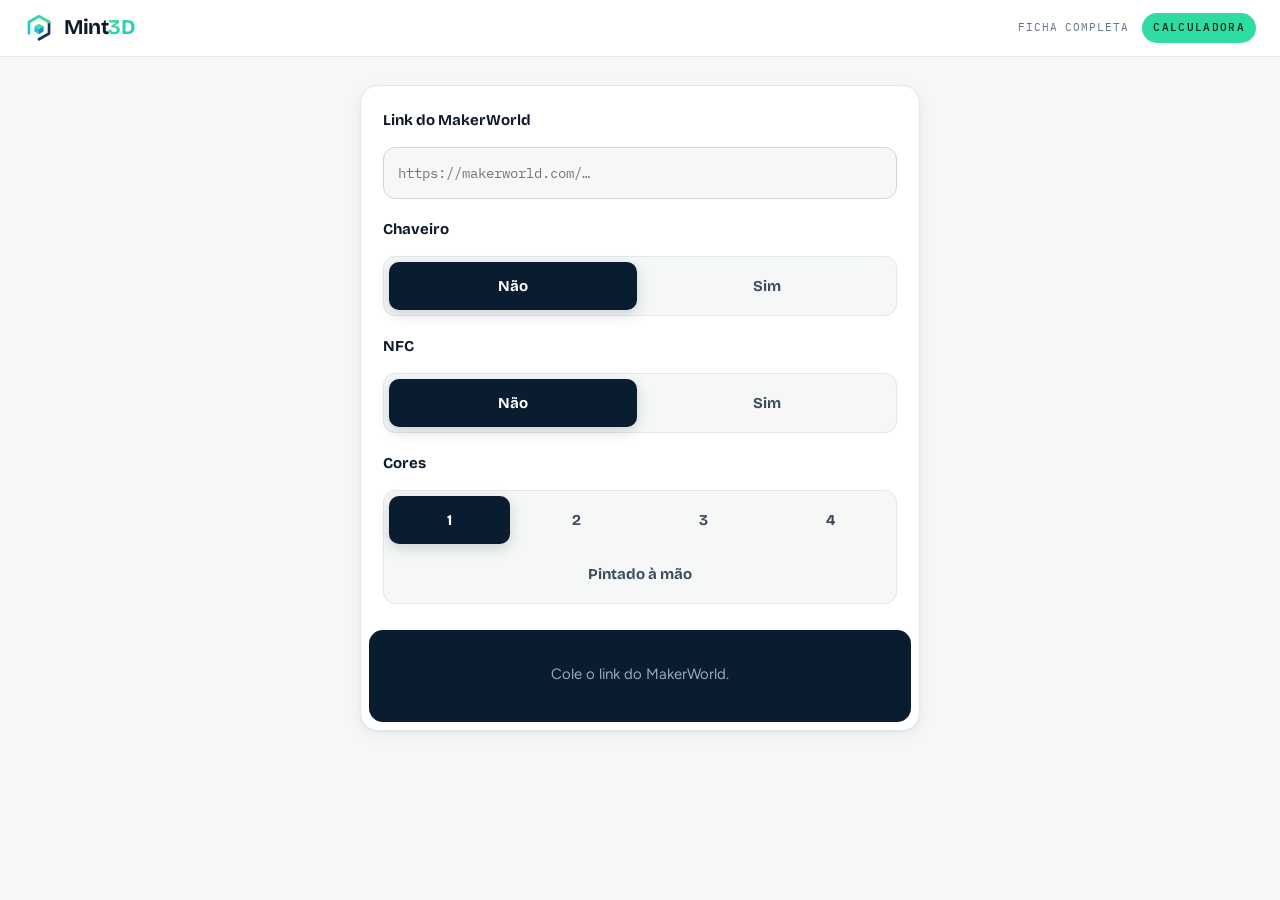
==== calculadora/index.html @ e2561725 "Publica o site da Minted." ====
<!DOCTYPE html>
<html lang="pt-BR">
<head>
<meta charset="UTF-8" />
<meta name="viewport" content="width=device-width, initial-scale=1, viewport-fit=cover" />
<title>Calculadora · Minted</title>
<meta name="robots" content="noindex, nofollow, noarchive, nosnippet" />
<meta name="googlebot" content="noindex, nofollow, noarchive, nosnippet" />
<link rel="icon" type="image/svg+xml" href="../favicon.svg" />
<link rel="preconnect" href="https://fonts.googleapis.com" />
<link rel="preconnect" href="https://fonts.gstatic.com" crossorigin />
<link href="https://fonts.googleapis.com/css2?family=Bricolage+Grotesque:opsz,wght@12..96,600;700;800&family=Figtree:wght@400;500;600&family=IBM+Plex+Mono:wght@500&display=swap" rel="stylesheet" />
<link rel="stylesheet" href="../styles.css" />
<style>
  body { background: var(--paper); min-height: 100vh; }
  .calc-header {
    position: sticky; top: 0; z-index: 20;
    background: rgba(255,255,255,.92);
    backdrop-filter: saturate(150%) blur(12px);
    border-bottom: 1px solid var(--line);
  }
  .calc-header__inner {
    display: flex; align-items: center; justify-content: space-between;
    height: 56px; gap: 16px;
  }
  .calc-header__links { display: flex; align-items: center; gap: 14px; }
  .calc-header__links a {
    font-family: var(--font-mono); font-size: 11px; letter-spacing: .08em;
    text-transform: uppercase; color: var(--ink-3);
  }
  .calc-header__links a:hover { color: var(--navy); }
  .badge {
    font-family: var(--font-mono); font-size: 11px; font-weight: 500;
    letter-spacing: .12em; text-transform: uppercase;
    color: var(--mint-ink); background: var(--mint);
    padding: 6px 11px; border-radius: var(--r-full);
  }
  main { padding: 28px 0 64px; }
  .sheet {
    max-width: 560px; margin-inline: auto;
    background: var(--card); border: 1px solid var(--line);
    border-radius: 18px; box-shadow: var(--shadow-1); overflow: hidden;
  }
  .sheet__body { padding: 22px 22px 8px; display: grid; gap: 18px; }
  .field label {
    display: block; margin-bottom: 8px;
    font-family: var(--font-display); font-weight: 700; font-size: 15px;
  }
  .field input[type="url"], .field input[type="text"] {
    width: 100%; min-height: 52px; padding: 12px 14px;
    border: 1.5px solid var(--line-strong); border-radius: 12px;
    background: var(--paper); color: var(--ink);
    font-family: var(--font-mono); font-size: 14px;
  }
  .field input:focus { outline: 2px solid var(--cyan); outline-offset: 2px; }
  .seg {
    display: grid; gap: 6px;
    background: var(--paper); border: 1px solid var(--line);
    border-radius: 12px; padding: 5px;
  }
  .seg--2 { grid-template-columns: 1fr 1fr; }
  .seg--cores { grid-template-columns: repeat(4, 1fr); }
  .seg--cores button:last-child { grid-column: 1 / -1; }
  .seg button {
    min-height: 48px; border: 0; border-radius: 10px; cursor: pointer;
    background: transparent; color: var(--ink-2);
    font-family: var(--font-display); font-weight: 700; font-size: 15px;
  }
  .seg button[aria-pressed="true"] {
    background: var(--navy-deep); color: #fff;
    box-shadow: 0 4px 14px rgba(13,27,42,.18);
  }
  .out {
    margin: 18px 8px 8px; padding: 22px 18px 26px;
    background: var(--navy-deep); color: #fff; border-radius: 14px;
    text-align: center; min-height: 92px;
    display: flex; align-items: center; justify-content: center;
  }
  .out.is-price {
    font-family: var(--font-display); font-weight: 800;
    font-size: clamp(28px, 6vw, 40px); letter-spacing: -0.03em; line-height: 1.1;
  }
  .out.is-wait {
    font-family: var(--font-body); font-size: 15px; color: var(--on-dark-muted);
  }
  @media (max-width: 640px) {
    .sheet__body { padding: 18px 16px 6px; }
    .seg--cores { grid-template-columns: 1fr 1fr; }
  }
</style>
</head>
<body>
<header class="calc-header">
  <div class="container calc-header__inner">
    <a href="../index.html" class="brand" aria-label="Minted — página inicial">
      <svg class="brand__mark" viewBox="0 0 200 210" aria-hidden="true">
        <defs><linearGradient id="gnav" x1="1" y1="0" x2="0" y2="1"><stop offset="0" stop-color="#3be08f"/><stop offset="1" stop-color="#24c3cf"/></linearGradient></defs>
        <path d="M168 61 L168 139 L100 178" fill="none" stroke="#16345f" stroke-width="18" stroke-linecap="round" stroke-linejoin="round"/>
        <path d="M168 61 L100 22 L32 61 L32 139" fill="none" stroke="url(#gnav)" stroke-width="18" stroke-linecap="round" stroke-linejoin="round"/>
        <path d="M100 72 L131 90 L100 108 L69 90 Z" fill="#3fe0a4"/><path d="M69 90 L100 108 L100 144 L69 126 Z" fill="#24c3cf"/><path d="M100 108 L131 90 L131 126 L100 144 Z" fill="#1e8fbe"/>
      </svg>
      <span class="brand__name">Mint<span class="td">3D</span></span>
    </a>
    <div class="calc-header__links">
      <a href="../admin/">Ficha completa</a>
      <span class="badge">Calculadora</span>
    </div>
  </div>
</header>

<main>
  <div class="container">
    <form class="sheet" id="form" autocomplete="off">
      <div class="sheet__body">
        <div class="field">
          <label for="link">Link do MakerWorld</label>
          <input id="link" type="url" inputmode="url" placeholder="https://makerworld.com/…" spellcheck="false" />
        </div>

        <div class="field">
          <label id="labChaveiro">Chaveiro</label>
          <div class="seg seg--2" role="group" aria-labelledby="labChaveiro">
            <button type="button" data-chaveiro="nao" aria-pressed="true">Não</button>
            <button type="button" data-chaveiro="sim" aria-pressed="false">Sim</button>
          </div>
        </div>

        <div class="field">
          <label id="labNfc">NFC</label>
          <div class="seg seg--2" role="group" aria-labelledby="labNfc">
            <button type="button" data-nfc="nao" aria-pressed="true">Não</button>
            <button type="button" data-nfc="sim" aria-pressed="false">Sim</button>
          </div>
        </div>

        <div class="field">
          <label id="labCores">Cores</label>
          <div class="seg seg--cores" role="group" aria-labelledby="labCores">
            <button type="button" data-cores="1" aria-pressed="true">1</button>
            <button type="button" data-cores="2" aria-pressed="false">2</button>
            <button type="button" data-cores="3" aria-pressed="false">3</button>
            <button type="button" data-cores="4" aria-pressed="false">4</button>
            <button type="button" data-cores="pintado" aria-pressed="false">Pintado à mão</button>
          </div>
        </div>
      </div>
      <p class="out is-wait" id="out" aria-live="polite">Cole o link do MakerWorld.</p>
    </form>
  </div>
</main>

<script src="mw-worker.js"></script>
<script>
(function () {
  const DEPRECIATION_PER_H = 3000 / 5000;
  const ENERGY_PER_H = 1;
  const CALIBRATION_H = 20 / 60;
  const ERROR = 0.15;
  const RING_UNIT = 40 / 100;
  const NFC_UNIT = 25 / 100;
  const FILAMENT_KG_DEFAULT = 100;
  const MARKUP = 2;
  const PAINT = 1.30;

  // Kobra X, Clearance Castle (Tom's Hardware), mesmos ajustes dos dois lados:
  // 776 trocas, 35 s da faca até a purga, 150 g de purga + 42 g de torre,
  // 13 h 10 min no total. O tempo de modelo fica em ~5,62 h.
  // Cada cor além da primeira sai nesse ritmo: ~46 trocas por hora de modelo.
  const SWAP_S = 35;
  const WASTE_G = (150 + 42) / 776;
  const CASTLE_TOTAL_H = 13 + 10 / 60;
  const CASTLE_MODEL_H = CASTLE_TOTAL_H - (776 * SWAP_S / 3600);
  const SWAPS_PER_H_PER_EXTRA = 776 / 3 / CASTLE_MODEL_H;

  const $ = (id) => document.getElementById(id);
  const link = $('link');
  const out = $('out');
  let chaveiro = false;
  let nfc = false;
  let cores = '1';
  let model = null;
  let mwKey = '';
  let timer = null;

  const money = (n) => n.toLocaleString('pt-BR', { style: 'currency', currency: 'BRL' });

  function kgPrice() {
    try {
      const saved = localStorage.getItem('minted.calc.precoKg');
      if (saved) {
        let s = saved.trim().replace(/\s/g, '').replace(/R\$/gi, '');
        if (s.includes(',')) s = s.replace(/\./g, '').replace(',', '.');
        const n = parseFloat(s);
        if (Number.isFinite(n) && n > 0) return n;
      }
    } catch (_) {}
    return FILAMENT_KG_DEFAULT;
  }

  function priceOf(job) {
    const baseH = job.seconds / 3600;
    const painted = cores === 'pintado';
    const nCores = painted ? 1 : Number(cores);
    const swaps = (nCores - 1) * SWAPS_PER_H_PER_EXTRA * baseH;
    const machineH = baseH + (swaps * SWAP_S / 3600) + CALIBRATION_H;
    const grams = job.grams + swaps * WASTE_G;
    const raw = (grams / 1000) * kgPrice() + (DEPRECIATION_PER_H + ENERGY_PER_H) * machineH;
    const cost = raw * (1 + ERROR) + (chaveiro ? RING_UNIT : 0) + (nfc ? NFC_UNIT : 0);
    return cost * MARKUP * (painted ? PAINT : 1);
  }

  function showWait(text) {
    out.className = 'out is-wait';
    out.textContent = text;
  }

  function showPrice(value) {
    out.className = 'out is-price';
    out.textContent = 'PREÇO: ' + money(value);
  }

  function render() {
    if (!model) return;
    if (!(model.seconds > 0) && !(model.grams > 0)) {
      showWait('Esse perfil não traz tempo nem peso.');
      return;
    }
    showPrice(priceOf(model));
  }

  function press(attr, value) {
    document.querySelectorAll('[' + attr + ']').forEach((b) => {
      b.setAttribute('aria-pressed', b.getAttribute(attr) === value ? 'true' : 'false');
    });
  }

  document.querySelectorAll('[data-chaveiro]').forEach((b) => b.addEventListener('click', () => {
    chaveiro = b.dataset.chaveiro === 'sim';
    press('data-chaveiro', b.dataset.chaveiro);
    render();
  }));
  document.querySelectorAll('[data-nfc]').forEach((b) => b.addEventListener('click', () => {
    nfc = b.dataset.nfc === 'sim';
    press('data-nfc', b.dataset.nfc);
    render();
  }));
  document.querySelectorAll('[data-cores]').forEach((b) => b.addEventListener('click', () => {
    cores = b.dataset.cores;
    press('data-cores', b.dataset.cores);
    render();
  }));

  function parseLink(raw) {
    const m = String(raw || '').match(/makerworld\.com\/(?:[a-z]{2}(?:-[a-z]{2})?\/)?models\/(\d+)[^#\s]*(?:#profileId-(\d+))?/i);
    return m ? { id: m[1], profile: m[2] || '' } : null;
  }

  function compact(d) {
    if (!d || !Array.isArray(d.instances) || !d.instances.length) return null;
    return {
      id: d.id,
      defaultInstanceId: d.defaultInstanceId,
      instances: d.instances.map((i) => ({
        id: i.id,
        profileId: i.profileId,
        prediction: Number(i.prediction) || 0,
        weight: Number(i.weight) || 0
      }))
    };
  }

  function tryFetch(url, parse, ms) {
    const ctl = new AbortController();
    const t = setTimeout(() => ctl.abort(), ms);
    return fetch(url, { cache: 'no-store', signal: ctl.signal })
      .then((res) => { if (!res.ok) throw new Error('http ' + res.status); return res.json(); })
      .then((d) => { const c = parse(d); if (!c) throw new Error('sem dados'); return c; })
      .finally(() => clearTimeout(t));
  }

  async function lookup(ref) {
    const worker = (window.MW_WORKER ? String(window.MW_WORKER).replace(/\/+$/, '') : '');
    const api = 'https://makerworld.com/api/v1/design-service/design/' + ref.id;
    const own = (d) => (d && d.ok && d.instances && d.instances.length ? compact(d) : null);
    const wrapped = (d) => compact(d && typeof d.contents === 'string' ? JSON.parse(d.contents) : d);
    const tries = [
      worker ? tryFetch(worker + '/?id=' + encodeURIComponent(ref.id), own, 12000) : Promise.reject(new Error('sem worker')),
      tryFetch('/api/makerworld?id=' + encodeURIComponent(ref.id), own, 12000),
      tryFetch('https://api.allorigins.win/get?url=' + encodeURIComponent(api), wrapped, 15000)
    ];
    return Promise.any(tries);
  }

  function pick(data, profile) {
    const list = data.instances || [];
    return list.find((i) => String(i.id) === profile || String(i.profileId) === profile)
      || list.find((i) => String(i.id) === String(data.defaultInstanceId))
      || list[0]
      || null;
  }

  async function readLink() {
    const ref = parseLink(link.value);
    if (!ref) {
      mwKey = '';
      model = null;
      showWait(link.value.trim() ? 'Cole um link do MakerWorld.' : 'Cole o link do MakerWorld.');
      return;
    }
    const key = ref.id + '#' + ref.profile;
    if (key === mwKey && model) { render(); return; }
    mwKey = key;
    model = null;
    showWait('Lendo o MakerWorld…');
    try {
      const data = await lookup(ref);
      if (mwKey !== key) return;
      const inst = pick(data, ref.profile);
      if (!inst) {
        showWait('Modelo sem perfil de impressão.');
        return;
      }
      model = { seconds: inst.prediction, grams: inst.weight };
      render();
    } catch (_) {
      if (mwKey !== key) return;
      mwKey = '';
      showWait('Não consegui ler esse link.');
    }
  }

  link.addEventListener('input', () => {
    clearTimeout(timer);
    timer = setTimeout(readLink, 400);
  });
  link.addEventListener('paste', () => {
    clearTimeout(timer);
    timer = setTimeout(readLink, 40);
  });
  $('form').addEventListener('submit', (e) => e.preventDefault());
})();
</script>
</body>
</html>
---- styles.css ----
/* ============================================================
   Minted (Mint3D) — Brindes e mascotes corporativos em impressão 3D
   Design system
   ------------------------------------------------------------
   Paleta derivada da logo: mint → ciano → navy sobre papel claro.
   Tipos: Archivo (display) · Inter (texto) · IBM Plex Mono (fichas
   técnicas / labels). O gradiente da marca é reservado à própria
   marca e a poucos destaques.
   ============================================================ */

:root {
  /* Superfícies */
  --paper: #f5f8f7;
  --card: #ffffff;
  --line: #e2e9e6;
  --line-strong: #ccd7d2;

  /* Texto */
  --ink: #0d1b2a;
  --ink-2: #3d4b5c;
  --ink-3: #64748b;
  --on-dark: #eef5f2;
  --on-dark-muted: #93a8b8;

  /* Marca */
  --mint: #2edca2;
  --mint-deep: #0f9c6f;
  --mint-ink: #06251c;      /* texto sobre mint */
  --cyan: #24c3cf;
  --navy: #16345f;
  --navy-deep: #0a1c30;     /* fundo do hero / footer */
  --navy-2: #10294a;
  --grad-brand: linear-gradient(120deg, #3be08f 0%, #24c3cf 100%);

  --whatsapp: #1fb355;

  /* Tipografia */
  --font-display: "Bricolage Grotesque", "Poppins", system-ui, sans-serif;
  --font-body: "Figtree", "Inter", system-ui, -apple-system, "Segoe UI", sans-serif;
  --font-mono: "IBM Plex Mono", ui-monospace, "Cascadia Mono", monospace;
  --studio: #070f16;

  /* Raio / sombra */
  --r-sm: 6px;
  --r-md: 10px;
  --r-lg: 14px;
  --r-full: 999px;
  --shadow-1: 0 1px 2px rgba(13, 27, 42, .05), 0 4px 16px rgba(13, 27, 42, .06);
  --shadow-2: 0 2px 6px rgba(13, 27, 42, .06), 0 12px 32px rgba(13, 27, 42, .10);

  --container: 1320px;
}

/* ------------------------------ Reset ------------------------------ */
*, *::before, *::after { box-sizing: border-box; margin: 0; padding: 0; }
html { scroll-behavior: smooth; scroll-padding-top: 66px; }
body {
  font-family: var(--font-body);
  background: var(--paper);
  color: var(--ink);
  font-size: 16.5px;
  line-height: 1.6;
  -webkit-font-smoothing: antialiased;
  text-rendering: optimizeLegibility;
}
img, svg, video { display: block; max-width: 100%; }
a { color: inherit; text-decoration: none; }
button { font: inherit; }
:focus-visible { outline: 2px solid var(--cyan); outline-offset: 3px; border-radius: 2px; }

/* ------------------------------ Layout ----------------------------- */
.container { width: 100%; max-width: var(--container); margin-inline: auto; padding-inline: 24px; }
.section { padding-block: 88px; }
.section--tight { padding-block: 44px; }
.section--white { background: var(--card); border-block: 1px solid var(--line); }

/* ---------------------------- Tipografia ---------------------------- */
h1, h2, h3, h4 { font-family: var(--font-display); color: var(--ink); font-weight: 700; }
.display {
  font-size: clamp(36px, 5.1vw, 68px);
  line-height: 0.98;
  letter-spacing: -0.038em;
  font-weight: 800;
  font-optical-sizing: auto;
  text-wrap: balance;
}
.h1 { font-size: clamp(30px, 4vw, 44px); line-height: 1.1; letter-spacing: -0.018em; }
.h2 { font-size: clamp(24px, 2.6vw, 30px); line-height: 1.2; letter-spacing: -0.012em; }
.h3 { font-size: 20px; line-height: 1.3; letter-spacing: -0.008em; }
.lead { font-size: clamp(17px, 1.6vw, 19px); line-height: 1.6; color: var(--ink-2); }
.muted { color: var(--ink-3); }

/* Label estilo ficha técnica — o "eyebrow" da casa */
.spec {
  font-family: var(--font-mono);
  font-size: 12.5px;
  font-weight: 500;
  letter-spacing: .14em;
  text-transform: uppercase;
  color: var(--mint-deep);
  display: inline-flex;
  align-items: center;
  gap: 10px;
}
.spec::before { content: ""; width: 22px; height: 1.5px; background: var(--mint); }
.spec--on-dark { color: #56e6b8; }

.mt-8 { margin-top: 8px; } .mt-16 { margin-top: 16px; } .mt-24 { margin-top: 24px; }
.mt-32 { margin-top: 32px; } .mt-48 { margin-top: 48px; } .mt-64 { margin-top: 64px; }

.section-head { max-width: 680px; }
.section-head--center { margin-inline: auto; text-align: center; }
.section-head--center .spec { justify-content: center; }

/* ------------------------------ Botões ------------------------------ */
.btn {
  display: inline-flex; align-items: center; justify-content: center; gap: 9px;
  font-family: var(--font-display);
  font-size: 15.5px; font-weight: 600; line-height: 1;
  padding: 15px 26px; border-radius: var(--r-full);
  border: none; cursor: pointer;
  transition: transform .13s ease, background .16s ease, box-shadow .16s ease, border-color .16s ease;
  white-space: nowrap;
}
.btn:active { transform: scale(.97); }
.btn svg { width: 17px; height: 17px; flex: none; }

.btn--dark { background: var(--ink); color: #fff; }
.btn--dark:hover { background: var(--navy); }
.btn--mint { background: var(--mint); color: var(--mint-ink); }
.btn--mint:hover { background: #3ce9ae; box-shadow: 0 6px 24px rgba(46, 220, 162, .35); }
.btn--line { background: transparent; color: var(--ink); border: 1.5px solid var(--line-strong); }
.btn--line:hover { border-color: var(--ink); }
.btn--line-dark { background: transparent; color: var(--on-dark); border: 1.5px solid rgba(255,255,255,.25); }
.btn--line-dark:hover { border-color: rgba(255,255,255,.6); }
.btn--wa { background: var(--whatsapp); color: #fff; }
.btn--wa:hover { background: #23c460; box-shadow: 0 6px 24px rgba(31, 179, 85, .3); }
.btn--sm { padding: 11px 18px; font-size: 14.5px; }

/* ------------------------------- Marca ------------------------------ */
.brand { display: inline-flex; align-items: center; gap: 10px; }
.brand__mark { width: 30px; height: 31px; flex: none; }
.brand__name {
  font-family: var(--font-display);
  font-weight: 700; font-size: 21px; letter-spacing: -0.02em;
  color: var(--ink);
}
.brand__name .td {
  background: var(--grad-brand);
  -webkit-background-clip: text; background-clip: text;
  -webkit-text-fill-color: transparent; color: transparent;
}
.brand--on-dark .brand__name { color: #fff; }

/* ------------------------------- Header ----------------------------- */
.header {
  position: sticky; top: 0; z-index: 60;
  background: rgba(255, 255, 255, .92);
  backdrop-filter: saturate(150%) blur(12px);
  border-bottom: 1px solid var(--line);
}
/* Pílula de contato WhatsApp no header */
.wa-pill {
  display: inline-flex; align-items: center; gap: 8px;
  background: var(--whatsapp); color: #fff;
  font-family: var(--font-display); font-weight: 600; font-size: 13.5px;
  padding: 8px 15px; border-radius: var(--r-full);
  transition: filter .15s ease;
}
.wa-pill:hover { filter: brightness(.96); }
.wa-pill svg { width: 17px; height: 17px; }
.header.is-scrolled { box-shadow: 0 1px 0 rgba(13,27,42,.03), 0 8px 28px rgba(13,27,42,.06); }

/* Header fantasma sobre o hero escuro (só homepage) */
.header--ghost:not(.is-scrolled):not(.is-open) {
  background: var(--studio);
  border-bottom-color: transparent;
  backdrop-filter: none;
}
.header--ghost:not(.is-scrolled):not(.is-open) .brand__name { color: #fff; }
.header--ghost:not(.is-scrolled):not(.is-open) .nav a { color: rgba(255,255,255,.78); }
.header--ghost:not(.is-scrolled):not(.is-open) .nav a:hover { color: #fff; background: rgba(255,255,255,.08); }
.header--ghost:not(.is-scrolled):not(.is-open) .nav a[aria-current="page"] { color: #fff; }
.header--ghost:not(.is-scrolled):not(.is-open) .btn--dark { background: #fff; color: var(--ink); }
.header--ghost:not(.is-scrolled):not(.is-open) .btn--dark:hover { background: var(--mint); color: var(--mint-ink); }
.header--ghost:not(.is-scrolled):not(.is-open) .menu-btn { border-color: rgba(255,255,255,.28); }
.header--ghost:not(.is-scrolled):not(.is-open) .menu-btn span,
.header--ghost:not(.is-scrolled):not(.is-open) .menu-btn span::before,
.header--ghost:not(.is-scrolled):not(.is-open) .menu-btn span::after { background: #fff; }
.header--ghost:not(.is-scrolled):not(.is-open) .brand__mark path[stroke="#16345f"] { stroke: #8bb0d8; }
.header__inner { display: flex; align-items: center; justify-content: space-between; height: 62px; gap: 24px; }
.nav { display: flex; align-items: center; gap: 2px; }
.nav a {
  font-size: 15px; font-weight: 500; color: var(--ink-2);
  padding: 9px 14px; border-radius: var(--r-md);
}
.nav a:hover { color: var(--ink); background: rgba(13, 27, 42, .05); }
.nav a[aria-current="page"] { color: var(--ink); font-weight: 600; position: relative; }
.nav a[aria-current="page"]::after {
  content: ""; position: absolute; left: 14px; right: 14px; bottom: 3px;
  height: 2px; border-radius: 2px; background: var(--grad-brand);
}
.header__cta { display: flex; align-items: center; gap: 12px; }

.menu-btn {
  display: none; background: none; cursor: pointer;
  border: 1.5px solid var(--line-strong); border-radius: var(--r-md);
  width: 42px; height: 42px; align-items: center; justify-content: center;
}
.menu-btn span { display: block; width: 18px; height: 2px; background: var(--ink); position: relative; transition: background .15s; }
.menu-btn span::before, .menu-btn span::after {
  content: ""; position: absolute; left: 0; width: 18px; height: 2px; background: var(--ink);
  transition: transform .2s ease, top .2s ease;
}
.menu-btn span::before { top: -6px; } .menu-btn span::after { top: 6px; }
.header.is-open .menu-btn span { background: transparent; }
.header.is-open .menu-btn span::before { top: 0; transform: rotate(45deg); }
.header.is-open .menu-btn span::after { top: 0; transform: rotate(-45deg); }

.mobile-nav {
  display: none;
  position: absolute; top: 56px; left: 0; right: 0;
  flex-direction: column; gap: 2px;
  background: var(--card); border-bottom: 1px solid var(--line);
  padding: 14px 24px 22px; box-shadow: var(--shadow-2);
}
.header.is-open .mobile-nav { display: flex; }
.mobile-nav a { padding: 13px 10px; border-radius: var(--r-md); font-size: 16px; font-weight: 500; color: var(--ink-2); }
.mobile-nav a:hover { background: var(--paper); color: var(--ink); }
.mobile-nav a[aria-current="page"] { color: var(--ink); font-weight: 600; }
.mobile-nav .btn { margin-top: 10px; justify-content: center; }

/* -------------------------------- Hero ------------------------------ */
.hero {
  position: relative;
  isolation: isolate;
  background: var(--studio);
  color: #fff;
  min-height: calc(100svh - 62px);
  overflow: hidden;
}
.hero__bg {
  position: absolute; inset: 0; z-index: 0; pointer-events: none;
  background:
    radial-gradient(48% 58% at 78% 42%, rgba(46, 220, 162, .28), transparent 62%),
    radial-gradient(42% 52% at 18% 78%, rgba(36, 195, 207, .18), transparent 60%),
    radial-gradient(28% 36% at 12% 18%, rgba(30, 143, 190, .22), transparent 70%),
    var(--studio);
}
.hero__grain {
  position: absolute; inset: 0;
  opacity: .18; mix-blend-mode: overlay;
  background-image: url("data:image/svg+xml;utf8,<svg xmlns='http://www.w3.org/2000/svg' width='160' height='160'><filter id='n'><feTurbulence type='fractalNoise' baseFrequency='.8' numOctaves='4' stitchTiles='stitch'/><feColorMatrix values='0 0 0 0 1  0 0 0 0 1  0 0 0 0 1  0 0 0 .55 0'/></filter><rect width='100%' height='100%' filter='url(%23n)'/></svg>");
}
.hero__inner {
  position: relative; z-index: 1;
  display: grid; grid-template-columns: 1.02fr 1.08fr;
  gap: 24px 48px; align-items: center;
  min-height: calc(100svh - 62px);
  padding-block: 28px 56px;
}
.hero__copy { position: relative; z-index: 2; max-width: 640px; }
.hero h1 { color: #fff; max-width: 14ch; }
.hero h1 em {
  font-style: normal;
  background: var(--grad-brand);
  -webkit-background-clip: text; background-clip: text;
  -webkit-text-fill-color: transparent; color: transparent;
}
.hero .lead { color: rgba(238, 245, 242, .78); max-width: 46ch; }
.hero__ctas { display: flex; flex-wrap: wrap; gap: 12px; margin-top: 28px; }
.hero__cta-wa { margin-top: 12px; }

.hero__chips {
  margin-top: 28px;
  display: flex; flex-wrap: wrap; gap: 8px;
}
.hero__chip {
  font-family: var(--font-mono); font-size: 11.5px; letter-spacing: .08em; text-transform: uppercase;
  color: rgba(238,245,242,.82);
  border: 1px solid rgba(255,255,255,.14);
  background: rgba(255,255,255,.05);
  padding: 8px 12px; border-radius: var(--r-full);
}

/* Palco WebGL */
.hero__stage {
  position: relative;
  display: grid;
  grid-template-rows: 1fr auto;
  height: min(78vh, 740px);
  min-height: 420px;
}
.hero__stage::before {
  content: "";
  position: absolute; left: 50%; top: 44%;
  width: 260px; height: 260px;
  transform: translate(-50%, -50%);
  background: radial-gradient(circle, rgba(63, 224, 164, .32), transparent 68%);
  filter: blur(18px);
  pointer-events: none;
  animation: stage-pulse 1.6s ease-in-out infinite;
  transition: opacity .4s ease;
}
.hero__stage.is-ready::before,
.hero__stage.is-fallback::before { opacity: 0; animation: none; }
@keyframes stage-pulse {
  0%, 100% { transform: translate(-50%, -50%) scale(1); opacity: .7; }
  50% { transform: translate(-50%, -50%) scale(1.12); opacity: 1; }
}
.hero__stage.is-ready { opacity: 1; transform: none; }
.hero__canvas {
  position: relative;
  z-index: 2;
  width: 100%; height: 100%;
  min-height: 280px;
  display: block;
  cursor: grab; touch-action: none;
  outline: none;
  opacity: 0;
  transition: opacity .7s ease;
  user-select: none;
}
.hero__stage.is-ready .hero__canvas { opacity: 1; }
.hero__canvas.is-dragging { cursor: grabbing; }
.hero__canvas:focus-visible { outline: 2px solid var(--cyan); outline-offset: -8px; border-radius: 16px; }

.hero__stage-ui {
  position: relative; z-index: 3;
  display: flex; flex-direction: column; align-items: center; gap: 10px;
  padding: 0 0 6px;
  pointer-events: none;
}
.hero__switch {
  pointer-events: auto;
  display: inline-flex; gap: 4px; padding: 4px;
  background: rgba(7, 15, 22, .55);
  border: 1px solid rgba(255,255,255,.12);
  backdrop-filter: blur(12px);
  border-radius: var(--r-full);
}
.hero__switch button {
  appearance: none; border: 0; background: transparent;
  color: rgba(255,255,255,.7);
  font-family: var(--font-display); font-weight: 600; font-size: 13.5px;
  padding: 8px 14px; border-radius: var(--r-full); cursor: pointer;
  transition: background .16s ease, color .16s ease;
}
.hero__switch button:hover { color: #fff; }
.hero__switch button[aria-pressed="true"] {
  background: var(--mint); color: var(--mint-ink);
}
.hero__sku {
  font-family: var(--font-mono); font-size: 11.5px; letter-spacing: .12em; text-transform: uppercase;
  color: rgba(238,245,242,.55);
}
.hero__drag {
  display: inline-flex; align-items: center; gap: 8px;
  font-family: var(--font-mono); font-size: 11px; letter-spacing: .14em; text-transform: uppercase;
  color: rgba(238,245,242,.45);
}
.hero__drag i {
  width: 22px; height: 14px; border: 1px solid currentColor; border-radius: 6px; position: relative;
}
.hero__drag i::after {
  content: ""; position: absolute; top: 3px; left: 4px;
  width: 6px; height: 6px; border-radius: 50%; background: currentColor;
  animation: drag-hint 1.6s ease-in-out infinite;
}
@keyframes drag-hint {
  0%, 100% { transform: translateX(0); }
  50% { transform: translateX(7px); }
}

.hero__scroll {
  position: absolute; left: 24px; bottom: 22px; z-index: 3;
  display: flex; flex-direction: column; gap: 8px; align-items: center;
  color: rgba(255,255,255,.4);
  font-family: var(--font-mono); font-size: 10px; letter-spacing: .16em; text-transform: uppercase;
}
.hero__scroll span {
  width: 1px; height: 42px;
  background: linear-gradient(#3fe0a4, transparent);
  animation: scroll-line 2.2s ease-in-out infinite;
}
@keyframes scroll-line {
  0%, 100% { transform: scaleY(1); transform-origin: top; opacity: .7; }
  50% { transform: scaleY(.45); transform-origin: top; opacity: 1; }
}

/* Fallback CSS 3D (sem WebGL) */
.hero__fallback {
  position: absolute; inset: 0;
  display: grid; place-items: center;
  perspective: 900px;
}
.hero__fallback[hidden] { display: none; }
.css-cube {
  width: 160px; height: 160px; position: relative;
  transform-style: preserve-3d;
  animation: cube-spin 14s linear infinite;
}
.css-cube b {
  position: absolute; inset: 0;
  width: 160px; height: 160px;
  backface-visibility: hidden;
}
.css-cube .f-t { background: #3fe0a4; transform: rotateX(90deg) translateZ(80px); }
.css-cube .f-b { background: #16345f; transform: rotateX(-90deg) translateZ(80px); }
.css-cube .f-n { background: #1e8fbe; transform: rotateY(90deg) translateZ(80px); }
.css-cube .f-c { background: #24c3cf; transform: rotateY(-90deg) translateZ(80px); }
.css-cube .f-f { background: #24c3cf; transform: translateZ(80px); }
.css-cube .f-k { background: #1a6f96; transform: rotateY(180deg) translateZ(80px); }
@keyframes cube-spin { to { transform: rotateX(-18deg) rotateY(360deg); } }

/* trilho social — mantido para páginas que ainda o usem */
.social-rail {
  position: absolute; right: 0; top: 44%; transform: translateY(-50%); z-index: 4;
  display: flex; flex-direction: column; gap: 8px;
}
.social-rail a {
  width: 38px; height: 38px; display: grid; place-items: center;
  background: rgba(255, 255, 255, .14); color: #fff;
  border-radius: 10px 0 0 10px;
  transition: background .15s ease;
}
.social-rail a:hover { background: var(--mint); color: var(--mint-ink); }
.social-rail svg { width: 18px; height: 18px; }

/* Marca SVG (header/footer) */
.mark { width: min(232px, 50vw); height: auto; overflow: visible; }
.mark .arm { fill: none; stroke-width: 17; stroke-linecap: round; stroke-linejoin: round; }

/* ------------------------------- Cards ------------------------------ */
.grid { display: grid; gap: 22px; }
.grid--2 { grid-template-columns: repeat(2, 1fr); }
.grid--3 { grid-template-columns: repeat(3, 1fr); }
.grid--4 { grid-template-columns: repeat(4, 1fr); }

.card {
  background: var(--card);
  border: 1px solid var(--line);
  border-radius: var(--r-lg);
  padding: 30px 28px;
}
.card--hover { transition: transform .18s ease, box-shadow .18s ease, border-color .18s ease; }
.card--hover:hover { transform: translateY(-4px); box-shadow: var(--shadow-2); border-color: transparent; }

.card__ico {
  width: 46px; height: 46px; border-radius: var(--r-md);
  background: var(--paper); border: 1px solid var(--line);
  display: grid; place-items: center; margin-bottom: 20px;
  color: var(--navy);
}
.card__ico svg { width: 23px; height: 23px; }

/* Card de produto (linhas) */
.product-card {
  background: var(--card); border: 1px solid var(--line); border-radius: var(--r-lg);
  overflow: hidden; display: flex; flex-direction: column;
  transition: transform .18s ease, box-shadow .18s ease;
}
.product-card:hover { transform: translateY(-4px); box-shadow: var(--shadow-2); }
.product-card__visual {
  height: 210px; display: grid; place-items: center; position: relative;
  background:
    radial-gradient(circle at 70% 20%, rgba(46, 220, 162, .1), transparent 55%),
    var(--navy-deep);
}
.product-card__visual::before {
  content: ""; position: absolute; inset: 0;
  background-image: radial-gradient(rgba(147, 168, 184, .18) 1px, transparent 1px);
  background-size: 22px 22px;
}
.product-card__visual svg { width: 130px; height: 130px; position: relative; }
.product-card__body { padding: 26px 26px 30px; display: flex; flex-direction: column; flex: 1; }
.product-card__body .h3 { margin-top: 10px; }
.product-card__body p { color: var(--ink-3); font-size: 15px; margin-top: 8px; }
.product-card__list { list-style: none; margin-top: 16px; display: grid; gap: 9px; }
.product-card__list li { display: flex; gap: 10px; align-items: flex-start; font-size: 14.5px; color: var(--ink-2); }
.product-card__list svg { width: 17px; height: 17px; flex: none; margin-top: 2px; color: var(--mint-deep); }
.product-card__link {
  margin-top: auto; padding-top: 22px;
  font-family: var(--font-display); font-weight: 600; font-size: 15px; color: var(--navy);
  display: inline-flex; align-items: center; gap: 7px;
}
.product-card__link svg { width: 16px; height: 16px; transition: transform .15s ease; }
.product-card:hover .product-card__link svg { transform: translateX(4px); }

/* Etapas de processo */
.step { position: relative; }
.step__num {
  font-family: var(--font-mono); font-size: 12.5px; font-weight: 600;
  letter-spacing: .12em; color: var(--mint-deep);
}
.step .h3 { margin-top: 12px; }
.step p { color: var(--ink-3); font-size: 15px; margin-top: 8px; }

/* Faixa de materiais (ficha técnica) */
.materials {
  background: var(--navy-deep); color: var(--on-dark);
  border-radius: var(--r-lg); padding: 40px 44px;
  display: grid; grid-template-columns: repeat(4, 1fr); gap: 28px;
  position: relative; overflow: hidden;
}
.materials::before {
  content: ""; position: absolute; inset: 0;
  background-image: radial-gradient(rgba(147,168,184,.14) 1px, transparent 1px);
  background-size: 24px 24px;
}
.materials > div { position: relative; }
.materials .m-name { font-family: var(--font-mono); font-size: 13px; letter-spacing: .1em; color: #56e6b8; text-transform: uppercase; }
.materials .m-desc { font-size: 14px; color: var(--on-dark-muted); margin-top: 8px; line-height: 1.55; }

/* ------------------------------ Página interna ---------------------- */
.page-hero {
  background: var(--card); border-bottom: 1px solid var(--line);
  padding-block: 72px 64px;
}
.page-hero .lead { max-width: 640px; }
.breadcrumb {
  font-family: var(--font-mono); font-size: 12px; letter-spacing: .05em;
  color: var(--ink-3); margin-bottom: 26px;
  display: flex; flex-wrap: wrap; gap: 8px; align-items: center;
}
.breadcrumb a:hover { color: var(--ink); text-decoration: underline; }
.breadcrumb .sep { color: var(--line-strong); }

/* ------------------------------- FAQ -------------------------------- */
.faq { display: grid; gap: 12px; max-width: 760px; }
.faq--grid { grid-template-columns: 1fr 1fr; gap: 14px; max-width: none; }
@media (max-width: 720px) { .faq--grid { grid-template-columns: 1fr; } }
.faq details {
  background: var(--card); border: 1px solid var(--line); border-radius: var(--r-md);
  padding: 0 24px;
}
.faq summary {
  cursor: pointer; list-style: none;
  font-family: var(--font-display); font-weight: 600; font-size: 16.5px;
  padding: 20px 30px 20px 0; position: relative;
}
.faq summary::-webkit-details-marker { display: none; }
.faq summary::after {
  content: "+"; position: absolute; right: 0; top: 50%; transform: translateY(-50%);
  font-family: var(--font-mono); font-size: 20px; font-weight: 400; color: var(--mint-deep);
  transition: transform .18s ease;
}
.faq details[open] summary::after { transform: translateY(-50%) rotate(45deg); }
.faq details p { color: var(--ink-2); font-size: 15.5px; padding-bottom: 22px; max-width: 64ch; }

/* ------------------------------ Formulário -------------------------- */
.form-grid { display: grid; grid-template-columns: 1fr 1fr; gap: 18px; }
.field { display: flex; flex-direction: column; gap: 7px; }
.field--full { grid-column: 1 / -1; }
.field label { font-family: var(--font-display); font-weight: 600; font-size: 14px; }
.field label .opt { font-weight: 400; color: var(--ink-3); font-family: var(--font-body); }
.field input, .field select, .field textarea {
  font: inherit; font-size: 15.5px; color: var(--ink);
  background: var(--card); border: 1.5px solid var(--line-strong); border-radius: var(--r-md);
  padding: 13px 15px; width: 100%;
  transition: border-color .15s ease, box-shadow .15s ease;
}
.field textarea { resize: vertical; min-height: 120px; }
.field input:focus, .field select:focus, .field textarea:focus {
  outline: none; border-color: var(--cyan); box-shadow: 0 0 0 3px rgba(36, 195, 207, .15);
}
.form-note { font-size: 13.5px; color: var(--ink-3); }

/* ------------------------------- Blog ------------------------------- */
.post-card {
  background: var(--card); border: 1px solid var(--line); border-radius: var(--r-lg);
  padding: 30px 28px; display: flex; flex-direction: column; gap: 12px;
  transition: transform .18s ease, box-shadow .18s ease;
}
.post-card:hover { transform: translateY(-4px); box-shadow: var(--shadow-2); }
.post-card__meta { font-family: var(--font-mono); font-size: 12px; letter-spacing: .06em; color: var(--ink-3); }
.post-card__meta b { color: var(--mint-deep); font-weight: 500; }
.post-card .h3 { line-height: 1.32; }
.post-card p { color: var(--ink-3); font-size: 15px; flex: 1; }
.post-card__link { font-family: var(--font-display); font-weight: 600; font-size: 14.5px; color: var(--navy); display: inline-flex; gap: 7px; align-items: center; }
.post-card__link svg { width: 15px; height: 15px; }

/* Artigo */
.article { max-width: 720px; margin-inline: auto; }
.article__meta { font-family: var(--font-mono); font-size: 13px; color: var(--ink-3); letter-spacing: .04em; display: flex; gap: 18px; flex-wrap: wrap; }
.article h1 { font-size: clamp(30px, 4vw, 42px); line-height: 1.14; letter-spacing: -0.018em; margin-top: 18px; }
.article .article__body { margin-top: 36px; }
.article__body > * + * { margin-top: 20px; }
.article__body h2 { font-size: 25px; letter-spacing: -0.012em; margin-top: 44px; }
.article__body h3 { font-size: 19px; margin-top: 32px; }
.article__body p, .article__body li { font-size: 17px; line-height: 1.75; color: var(--ink-2); }
.article__body ul, .article__body ol { padding-left: 24px; }
.article__body li + li { margin-top: 8px; }
.article__body strong { color: var(--ink); }
.article__body blockquote {
  border-left: 3px solid var(--mint); padding: 6px 0 6px 22px;
  color: var(--ink-2); font-size: 17px;
}
.article__cta {
  margin-top: 52px; background: var(--navy-deep); color: var(--on-dark);
  border-radius: var(--r-lg); padding: 36px 34px;
}
.article__cta .h3 { color: #fff; }
.article__cta p { color: var(--on-dark-muted); font-size: 15.5px; margin-top: 8px; }

/* ------------------------------ CTA band ---------------------------- */
.cta-band {
  position: relative; overflow: hidden;
  background:
    radial-gradient(720px 420px at 85% 0%, rgba(46, 220, 162, .16), transparent 60%),
    var(--studio);
  color: var(--on-dark);
}
.cta-band::before {
  content: ""; position: absolute; inset: 0;
  background-image: radial-gradient(rgba(147,168,184,.13) 1px, transparent 1px);
  background-size: 26px 26px;
  mask-image: radial-gradient(70% 100% at 50% 50%, #000 40%, transparent 100%);
  -webkit-mask-image: radial-gradient(70% 100% at 50% 50%, #000 40%, transparent 100%);
}
.cta-band__inner {
  position: relative; text-align: center; max-width: 660px; margin-inline: auto;
  padding-block: 72px;
}
.cta-band h2 { color: #fff; }
.cta-band p { color: var(--on-dark-muted); }
.cta-band__actions { display: flex; gap: 14px; justify-content: center; flex-wrap: wrap; margin-top: 32px; }
.cta-band__note { font-family: var(--font-mono); font-size: 12.5px; letter-spacing: .05em; color: var(--on-dark-muted); margin-top: 20px; }

/* ------------------------------- Footer ----------------------------- */
.footer { background: var(--studio); color: var(--on-dark); padding-block: 64px 30px; }
.footer__grid { display: grid; grid-template-columns: 1.5fr 1fr 1fr 1.1fr; gap: 36px; }
.footer__about p { color: var(--on-dark-muted); font-size: 14.5px; max-width: 300px; margin-top: 16px; }
.footer h4 {
  font-family: var(--font-mono); font-weight: 500; font-size: 12px;
  letter-spacing: .14em; text-transform: uppercase; color: #56e6b8;
  margin-bottom: 16px;
}
.footer nav a, .footer address a, .footer address span {
  display: block; font-style: normal; color: var(--on-dark-muted);
  font-size: 14.5px; padding: 5px 0;
}
.footer nav a:hover, .footer address a:hover { color: #fff; }
.footer__bottom {
  display: flex; justify-content: space-between; align-items: center; flex-wrap: wrap; gap: 12px;
  margin-top: 52px; padding-top: 24px;
  border-top: 1px solid rgba(255, 255, 255, .1);
  color: var(--on-dark-muted); font-size: 13px;
}

/* --------------------- Botão flutuante WhatsApp --------------------- */
.wa-float {
  position: fixed; right: 22px; bottom: 22px; z-index: 70;
  display: inline-flex; align-items: center; gap: 10px;
  background: var(--whatsapp); color: #fff;
  font-family: var(--font-display); font-weight: 600; font-size: 14.5px;
  padding: 14px 19px; border-radius: var(--r-full);
  box-shadow: 0 4px 20px rgba(10, 28, 48, .28);
  transition: transform .14s ease;
}
.wa-float:hover { transform: translateY(-3px); }
.wa-float svg { width: 21px; height: 21px; }

/* --------------------------- Reveal on scroll ------------------------ */
.reveal { opacity: 0; transform: translateY(16px); transition: opacity .55s ease, transform .55s ease; }
.reveal.in { opacity: 1; transform: none; }

/* ----------------------------- Responsivo --------------------------- */
@media (max-width: 1000px) {
  .hero { min-height: 0; }
  .hero__inner {
    grid-template-columns: 1fr;
    gap: 8px;
    min-height: 0;
    padding-block: 12px 48px;
  }
  .hero__stage { order: -1; height: min(46vh, 420px); min-height: 280px; }
  .hero h1 { max-width: none; }
  .display { text-wrap: wrap; font-size: clamp(32px, 8.6vw, 48px); }
  .hero__scroll { display: none; }
  .social-rail { display: none; }
  .grid--3, .grid--4 { grid-template-columns: repeat(2, 1fr); }
  .materials { grid-template-columns: repeat(2, 1fr); padding: 34px 30px; }
  .footer__grid { grid-template-columns: 1fr 1fr; }
}
@media (max-width: 720px) {
  .section { padding-block: 46px; }
  .nav, .header__cta .btn--line, .header__cta .wa-pill { display: none; }
  .menu-btn { display: inline-flex; }
  .grid--2, .grid--3, .grid--4 { grid-template-columns: 1fr; }
  .materials { grid-template-columns: 1fr; gap: 22px; }
  .form-grid { grid-template-columns: 1fr; }
  .page-hero { padding-block: 52px 46px; }
  .cta-band__inner { padding-block: 72px; }
}
@media (max-width: 460px) {
  .footer__grid { grid-template-columns: 1fr; }
  .wa-float span { display: none; }
  .hero__ctas .btn { width: 100%; }
  .hero__stage { height: 58vw; min-height: 280px; }
  .hero__switch button { padding: 8px 10px; font-size: 12.5px; }
}

/* ===================================================================
   Homepage v2 — produtos (bento), projetos em destaque, clientes
   =================================================================== */

/* Produtos — painel único dividido, coeso (não "retângulos soltos") */
.prodgrid {
  display: grid; grid-template-columns: repeat(4, 1fr);
  background: var(--card); border: 1px solid var(--line);
  border-radius: var(--r-lg); overflow: hidden;
}
.prodgrid__cell {
  position: relative;
  padding: 30px 26px 28px;
  border-right: 1px solid var(--line);
  display: flex; flex-direction: column;
  color: inherit;
  transition: background .18s ease;
}
.prodgrid__cell:last-child { border-right: none; }
.prodgrid__cell::before {
  content: ""; position: absolute; left: 0; right: 0; top: 0; height: 3px;
  background: var(--grad-brand); opacity: 0; transition: opacity .18s ease;
}
.prodgrid__cell:hover { background: var(--paper); }
.prodgrid__cell:hover::before { opacity: 1; }
.prodgrid__art { display: block; width: 60px; height: 60px; margin-bottom: 18px; }
.prodgrid__art svg { width: 100%; height: 100%; overflow: visible; transition: transform .2s ease; }
.prodgrid__cell:hover .prodgrid__art svg { transform: translateY(-3px); }
.prodgrid__name { font-family: var(--font-display); font-weight: 700; font-size: 18px; letter-spacing: -.01em; }
.prodgrid__cell p { color: var(--ink-3); font-size: 14px; margin-top: 7px; line-height: 1.5; flex: 1; }
.prodgrid__go {
  margin-top: 18px; font-family: var(--font-display); font-weight: 600; font-size: 14px; color: var(--navy);
}
.prodgrid__cell:hover .prodgrid__go { text-decoration: underline; text-underline-offset: 3px; }

/* Projetos em destaque — carrossel */
.section-head--row { display: flex; align-items: flex-end; justify-content: space-between; gap: 24px; max-width: none; }
.section-head--row .btn { flex: none; }

.works { position: relative; margin-top: 32px; }
.works__track {
  display: flex; gap: 22px; overflow-x: auto; scroll-snap-type: x mandatory;
  padding: 6px 2px 18px; scroll-behavior: smooth; scrollbar-width: none;
}
.works__track::-webkit-scrollbar { display: none; }

.work {
  flex: 0 0 clamp(280px, 30%, 344px); scroll-snap-align: start;
  background: var(--card); border: 1px solid var(--line); border-radius: var(--r-lg);
  overflow: hidden; display: flex; flex-direction: column;
  transition: transform .18s ease, box-shadow .18s ease, border-color .18s ease;
}
.work:hover { transform: translateY(-5px); box-shadow: var(--shadow-2); border-color: transparent; }

.work__img { height: 208px; position: relative; display: grid; place-items: center; overflow: hidden; }
.work__img::before {
  content: ""; position: absolute; inset: 0;
  background-image: radial-gradient(rgba(255,255,255,.14) 1px, transparent 1px);
  background-size: 20px 20px; opacity: .5;
}
.work__img svg { width: 116px; height: 116px; position: relative; filter: drop-shadow(0 14px 22px rgba(0,0,0,.32)); transition: transform .3s ease; }
.work:hover .work__img svg { transform: translateY(-5px) scale(1.05); }
.work__img--a { background: radial-gradient(120% 120% at 25% 12%, #1a5a54, var(--navy-deep)); }
.work__img--b { background: radial-gradient(120% 120% at 75% 12%, #123a63, var(--navy-deep)); }
.work__img--c { background: radial-gradient(120% 120% at 50% 8%, #185a4a, var(--navy-deep)); }
.work__img--d { background: radial-gradient(120% 120% at 30% 12%, #133f5c, var(--navy-deep)); }

.work__badge {
  position: absolute; top: 12px; left: 12px; z-index: 2;
  display: inline-flex; align-items: center; gap: 5px;
  font-family: var(--font-mono); font-size: 11px; font-weight: 500; letter-spacing: .05em; text-transform: uppercase;
  color: var(--mint-ink); background: var(--mint); padding: 4px 10px; border-radius: var(--r-full);
}
.work__badge svg { width: 11px; height: 11px; }

.work__body { padding: 18px 20px 16px; display: flex; flex-direction: column; flex: 1; }
.work__type { font-family: var(--font-mono); font-size: 11.5px; letter-spacing: .07em; text-transform: uppercase; color: var(--cyan); }
.work__body .h3 { margin-top: 8px; font-size: 19px; }
.work__client { font-family: var(--font-body); font-weight: 600; font-size: 14px; color: var(--mint-deep); margin-top: 3px; }
.work__body p {
  color: var(--ink-3); font-size: 14px; margin-top: 10px; line-height: 1.5;
  display: -webkit-box; -webkit-line-clamp: 2; line-clamp: 2; -webkit-box-orient: vertical; overflow: hidden;
}
.work__foot { margin-top: 14px; padding-top: 12px; border-top: 1px solid var(--line); display: flex; align-items: center; justify-content: space-between; }
.work__more { font-family: var(--font-display); font-weight: 600; font-size: 13.5px; color: var(--navy); display: inline-flex; align-items: center; gap: 6px; }
.work__more svg { width: 14px; height: 14px; transition: transform .15s ease; }
.work:hover .work__more svg { transform: translateX(3px); }

.work__share { display: flex; gap: 6px; }
.share-btn {
  width: 30px; height: 30px; border-radius: var(--r-sm);
  border: 1px solid var(--line); background: var(--card); cursor: pointer;
  display: grid; place-items: center; color: var(--ink-3);
  transition: color .15s ease, border-color .15s ease, background .15s ease;
}
.share-btn svg { width: 14px; height: 14px; }
.share-btn:hover { color: #fff; background: var(--navy); border-color: var(--navy); }

/* setas do carrossel */
.works__nav {
  position: absolute; top: 104px; z-index: 4;
  width: 44px; height: 44px; border-radius: 50%;
  background: var(--card); border: 1px solid var(--line); box-shadow: var(--shadow-1);
  display: grid; place-items: center; cursor: pointer; color: var(--ink);
  transition: transform .14s ease, box-shadow .16s ease, opacity .16s ease;
}
.works__nav:hover { box-shadow: var(--shadow-2); transform: scale(1.07); }
.works__nav svg { width: 20px; height: 20px; }
.works__nav--prev { left: -18px; }
.works__nav--next { right: -18px; }
.works__nav[disabled] { opacity: .3; cursor: default; box-shadow: var(--shadow-1); transform: none; }

/* Clientes — marquee rolando */
.clients-label { justify-content: center; }
.marquee { position: relative; overflow: hidden; margin-top: 30px;
  -webkit-mask-image: linear-gradient(90deg, transparent, #000 8%, #000 92%, transparent);
  mask-image: linear-gradient(90deg, transparent, #000 8%, #000 92%, transparent);
}
.marquee__track {
  display: flex; width: max-content; gap: 64px; align-items: center;
  animation: marquee 34s linear infinite;
}
.marquee:hover .marquee__track { animation-play-state: paused; }
.marquee__track span {
  font-family: var(--font-display); font-weight: 700; font-size: 24px;
  letter-spacing: -.01em; color: var(--ink); opacity: .34; white-space: nowrap;
  transition: opacity .2s ease;
}
.marquee__track span:hover { opacity: .7; }
.marquee__logo {
  height: 30px; width: auto; flex: none; object-fit: contain;
  filter: grayscale(1); opacity: .5;
  transition: opacity .2s ease, filter .2s ease;
}
.marquee__logo:hover { opacity: 1; filter: none; }
@keyframes marquee { to { transform: translateX(-50%); } }

/* Barra de facilidade (abaixo do hero) */
.ease { display: grid; grid-template-columns: repeat(3, 1fr); gap: 34px; }
.ease__item { padding-top: 16px; border-top: 2px solid var(--mint); }
.ease__item b { display: block; font-family: var(--font-display); font-size: 16px; letter-spacing: -.01em; }
.ease__item p { color: var(--ink-3); font-size: 14px; margin-top: 6px; line-height: 1.5; }

/* Responsivo — homepage v2 */
@media (max-width: 1000px) {
  .prodgrid { grid-template-columns: repeat(2, 1fr); }
  .prodgrid__cell:nth-child(2) { border-right: none; }
  .prodgrid__cell:nth-child(1), .prodgrid__cell:nth-child(2) { border-bottom: 1px solid var(--line); }
  .work { flex-basis: clamp(260px, 46%, 320px); }
  .works__nav { display: none; }
}
@media (max-width: 720px) {
  .prodgrid { grid-template-columns: 1fr; }
  .prodgrid__cell { border-right: none; border-bottom: 1px solid var(--line); }
  .prodgrid__cell:last-child { border-bottom: none; }
  .marquee__track span { font-size: 20px; }
  .section-head--row { flex-direction: column; align-items: flex-start; }
  .work { flex-basis: 80%; }
  .ease { grid-template-columns: 1fr; gap: 20px; }
}

/* ------------------------- Reduced motion ---------------------------- */
@media (prefers-reduced-motion: reduce) {
  html { scroll-behavior: auto; }
  *, *::before, *::after { animation: none !important; transition: none !important; }
  .hero__stage { opacity: 1; transform: none; }
  .hero__drag { display: none; }
  .reveal { opacity: 1; transform: none; }
}

/* Buscas de preço praticado (calculadora) */
.mw-market { margin-top: 10px; }
.mw-market__label { display: block; font-size: 12px; font-weight: 600; opacity: .75; margin-bottom: 6px; }
.mw-market__links { display: flex; flex-wrap: wrap; gap: 8px; margin-top: 8px; }
.mw-market__links .btn { text-decoration: none; }
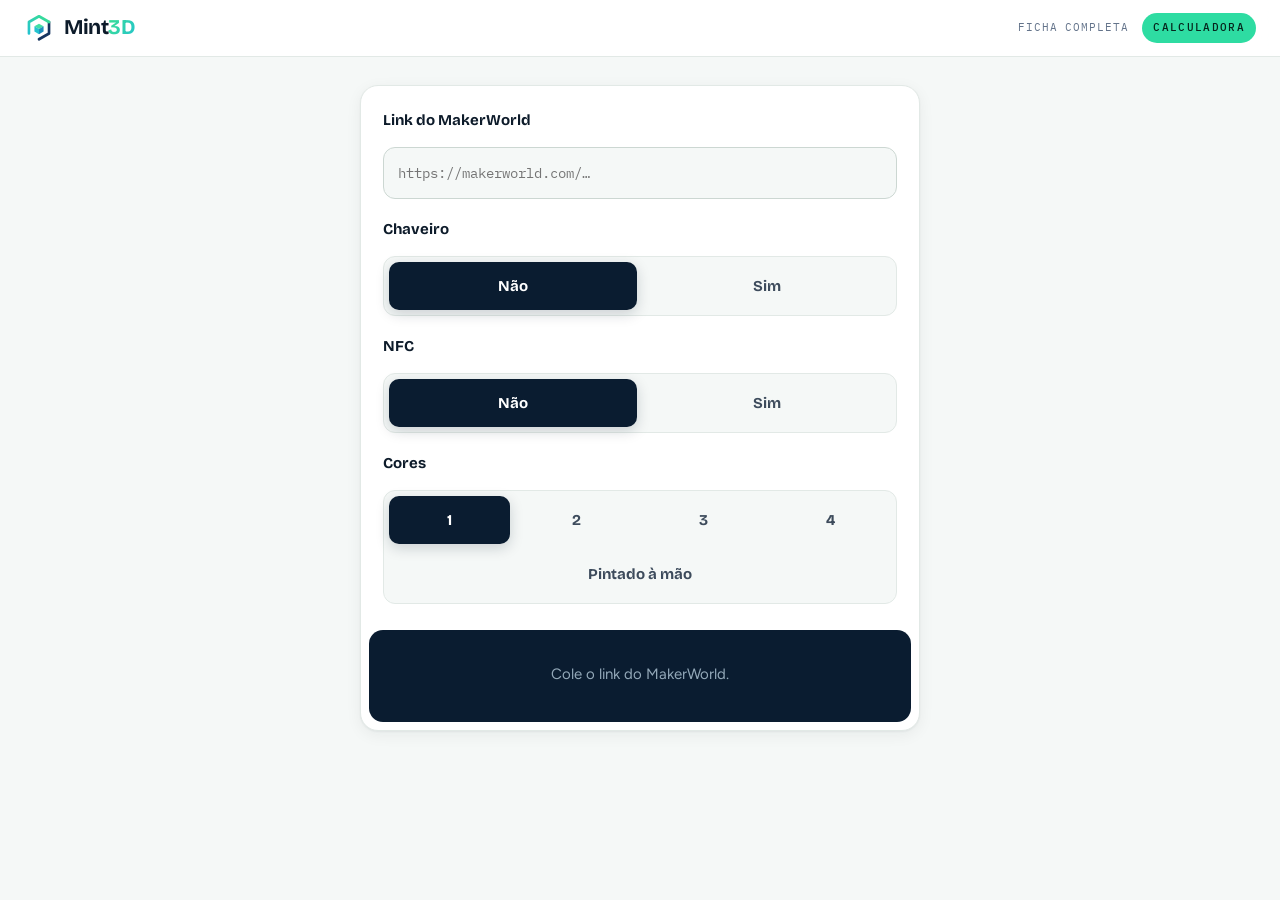
==== commit 768c10a7: "Calculadora cobra margem de 70% sobre a receita." ====
--- a/calculadora/index.html
+++ b/calculadora/index.html
@@ -159,7 +159,7 @@
   const RING_UNIT = 40 / 100;
   const NFC_UNIT = 25 / 100;
   const FILAMENT_KG_DEFAULT = 100;
-  const MARKUP = 2;
+  const MARGIN = 0.70;
   const PAINT = 1.30;
 
   // Kobra X, Clearance Castle (Tom's Hardware), mesmos ajustes dos dois lados:
@@ -206,7 +206,8 @@
     const grams = job.grams + swaps * WASTE_G;
     const raw = (grams / 1000) * kgPrice() + (DEPRECIATION_PER_H + ENERGY_PER_H) * machineH;
     const cost = raw * (1 + ERROR) + (chaveiro ? RING_UNIT : 0) + (nfc ? NFC_UNIT : 0);
-    return cost * MARKUP * (painted ? PAINT : 1);
+    const price = cost / (1 - MARGIN);
+    return price * (painted ? PAINT : 1);
   }
 
   function showWait(text) {
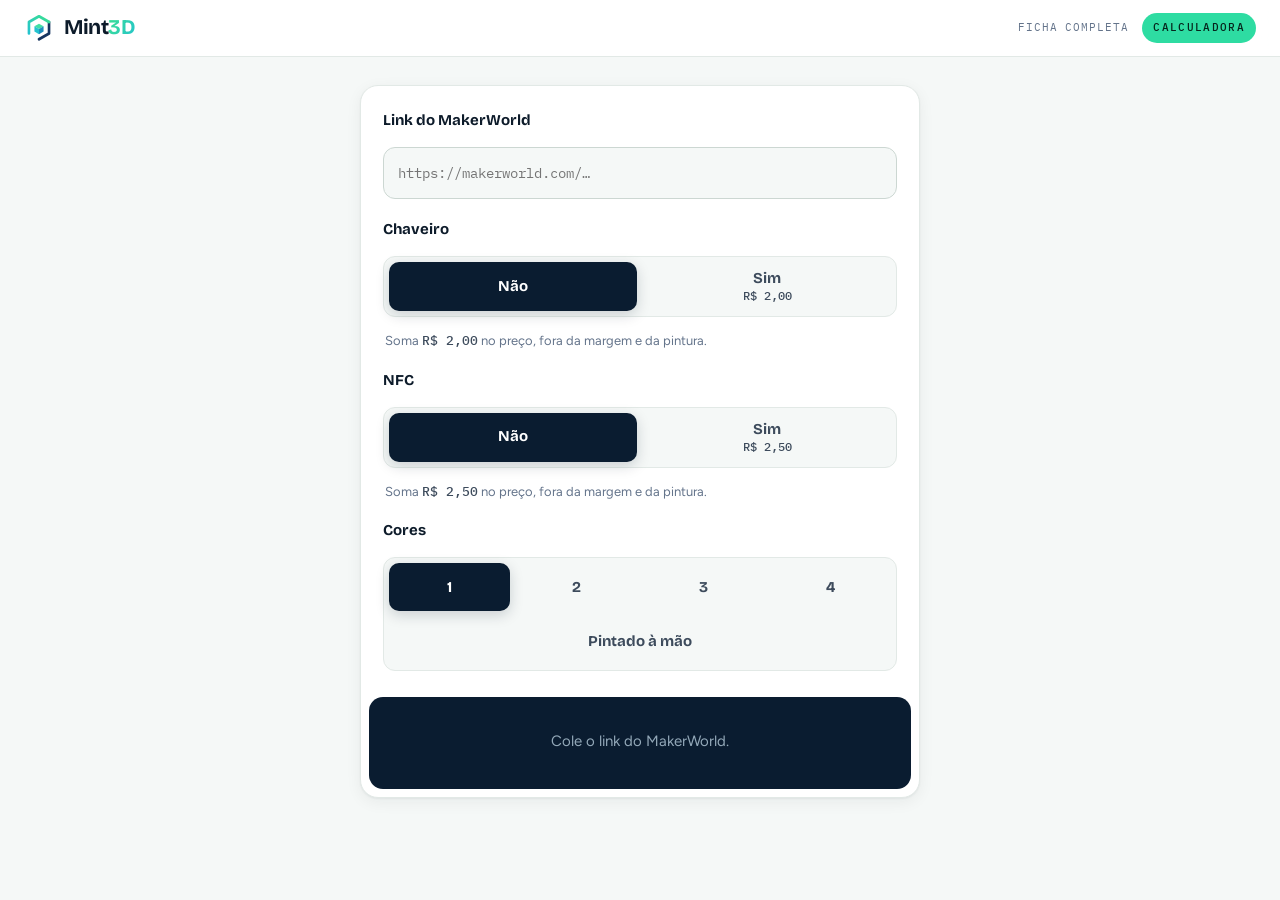
==== commit de68c0bc: "Chaveiro custa R$ 1 e cobra R$ 2. NFC custa R$ 2 e cobra R$ 2,50. Os dois entram depois da margem da" ====
--- a/calculadora/index.html
+++ b/calculadora/index.html
@@ -12,7 +12,8 @@
 <link href="https://fonts.googleapis.com/css2?family=Bricolage+Grotesque:opsz,wght@12..96,600;700;800&family=Figtree:wght@400;500;600&family=IBM+Plex+Mono:wght@500&display=swap" rel="stylesheet" />
 <link rel="stylesheet" href="../styles.css" />
 <style>
-  body { background: var(--paper); min-height: 100vh; }
+  body { background: var(--paper); min-height: 100vh; overflow-x: clip; }
+  .calc-header__inner, .calc-header__links, .sheet, .sheet__body { min-width: 0; }
   .calc-header {
     position: sticky; top: 0; z-index: 20;
     background: rgba(255,255,255,.92);
@@ -29,6 +30,7 @@
     text-transform: uppercase; color: var(--ink-3);
   }
   .calc-header__links a:hover { color: var(--navy); }
+  .link-short { display: none; }
   .badge {
     font-family: var(--font-mono); font-size: 11px; font-weight: 500;
     letter-spacing: .12em; text-transform: uppercase;
@@ -58,13 +60,19 @@
     background: var(--paper); border: 1px solid var(--line);
     border-radius: 12px; padding: 5px;
   }
-  .seg--2 { grid-template-columns: 1fr 1fr; }
-  .seg--cores { grid-template-columns: repeat(4, 1fr); }
+  .seg--2 { grid-template-columns: repeat(2, minmax(0, 1fr)); }
+  .seg--cores { grid-template-columns: repeat(4, minmax(0, 1fr)); }
   .seg--cores button:last-child { grid-column: 1 / -1; }
+  .field, .seg { min-width: 0; }
   .seg button {
-    min-height: 48px; border: 0; border-radius: 10px; cursor: pointer;
+    min-width: 0; min-height: 48px; border: 0; border-radius: 10px; cursor: pointer;
     background: transparent; color: var(--ink-2);
     font-family: var(--font-display); font-weight: 700; font-size: 15px;
+    line-height: 1.15; padding: 8px 6px; white-space: normal;
+  }
+  .seg-price {
+    display: block; margin-top: 2px;
+    font-family: var(--font-mono); font-size: 12px; font-weight: 500; letter-spacing: 0;
   }
   .seg button[aria-pressed="true"] {
     background: var(--navy-deep); color: #fff;
@@ -83,9 +91,24 @@
   .out.is-wait {
     font-family: var(--font-body); font-size: 15px; color: var(--on-dark-muted);
   }
+  .hint {
+    margin: 8px 2px 0;
+    font-size: 13px; color: var(--ink-3); line-height: 1.35;
+    overflow-wrap: anywhere;
+  }
+  .hint b { font-family: var(--font-mono); font-weight: 500; color: var(--ink-2); }
+  .out-note {
+    margin: 0 18px 16px; text-align: center;
+    font-size: 13px; color: var(--ink-3); line-height: 1.4;
+  }
   @media (max-width: 640px) {
-    .sheet__body { padding: 18px 16px 6px; }
-    .seg--cores { grid-template-columns: 1fr 1fr; }
+    .badge { display: none; }
+    .link-long { display: none; }
+    .link-short { display: inline; }
+    .sheet__body { padding: 18px 16px 6px; grid-template-columns: minmax(0, 1fr); }
+    .seg--cores { grid-template-columns: repeat(2, minmax(0, 1fr)); }
+    .calc-header__links a { font-size: 10px; letter-spacing: .04em; }
+    .seg--2 button { font-size: 14px; }
   }
 </style>
 </head>
@@ -102,7 +125,7 @@
       <span class="brand__name">Mint<span class="td">3D</span></span>
     </a>
     <div class="calc-header__links">
-      <a href="../admin/">Ficha completa</a>
+      <a href="../admin/"><span class="link-long">Ficha completa</span><span class="link-short">Ficha</span></a>
       <span class="badge">Calculadora</span>
     </div>
   </div>
@@ -121,16 +144,18 @@
           <label id="labChaveiro">Chaveiro</label>
           <div class="seg seg--2" role="group" aria-labelledby="labChaveiro">
             <button type="button" data-chaveiro="nao" aria-pressed="true">Não</button>
-            <button type="button" data-chaveiro="sim" aria-pressed="false">Sim</button>
+            <button type="button" data-chaveiro="sim" aria-pressed="false">Sim<span class="seg-price">R$ 2,00</span></button>
           </div>
+          <p class="hint">Soma <b>R$ 2,00</b> no preço, fora da margem e da pintura.</p>
         </div>
 
         <div class="field">
           <label id="labNfc">NFC</label>
           <div class="seg seg--2" role="group" aria-labelledby="labNfc">
             <button type="button" data-nfc="nao" aria-pressed="true">Não</button>
-            <button type="button" data-nfc="sim" aria-pressed="false">Sim</button>
+            <button type="button" data-nfc="sim" aria-pressed="false">Sim<span class="seg-price">R$ 2,50</span></button>
           </div>
+          <p class="hint">Soma <b>R$ 2,50</b> no preço, fora da margem e da pintura.</p>
         </div>
 
         <div class="field">
@@ -145,6 +170,7 @@
         </div>
       </div>
       <p class="out is-wait" id="out" aria-live="polite">Cole o link do MakerWorld.</p>
+      <p class="out-note" id="outNote" hidden></p>
     </form>
   </div>
 </main>
@@ -156,8 +182,8 @@
   const ENERGY_PER_H = 1;
   const CALIBRATION_H = 20 / 60;
   const ERROR = 0.15;
-  const RING_UNIT = 40 / 100;
-  const NFC_UNIT = 25 / 100;
+  const RING_PRICE = 2;
+  const NFC_PRICE = 2.5;
   const FILAMENT_KG_DEFAULT = 100;
   const MARGIN = 0.70;
   const PAINT = 1.30;
@@ -205,19 +231,28 @@
     const machineH = baseH + (swaps * SWAP_S / 3600) + CALIBRATION_H;
     const grams = job.grams + swaps * WASTE_G;
     const raw = (grams / 1000) * kgPrice() + (DEPRECIATION_PER_H + ENERGY_PER_H) * machineH;
-    const cost = raw * (1 + ERROR) + (chaveiro ? RING_UNIT : 0) + (nfc ? NFC_UNIT : 0);
-    const price = cost / (1 - MARGIN);
-    return price * (painted ? PAINT : 1);
+    let price = raw * (1 + ERROR) * (1 + MARGIN);
+    if (painted) price *= PAINT;
+    if (chaveiro) price += RING_PRICE;
+    if (nfc) price += NFC_PRICE;
+    return price;
   }
 
   function showWait(text) {
     out.className = 'out is-wait';
     out.textContent = text;
+    $('outNote').hidden = true;
   }
 
   function showPrice(value) {
     out.className = 'out is-price';
     out.textContent = 'PREÇO: ' + money(value);
+    const bits = [];
+    if (chaveiro) bits.push('chaveiro ' + money(RING_PRICE));
+    if (nfc) bits.push('NFC ' + money(NFC_PRICE));
+    const note = $('outNote');
+    note.hidden = bits.length === 0;
+    note.textContent = bits.length ? 'Inclui ' + bits.join(' e ') + '.' : '';
   }
 
   function render() {
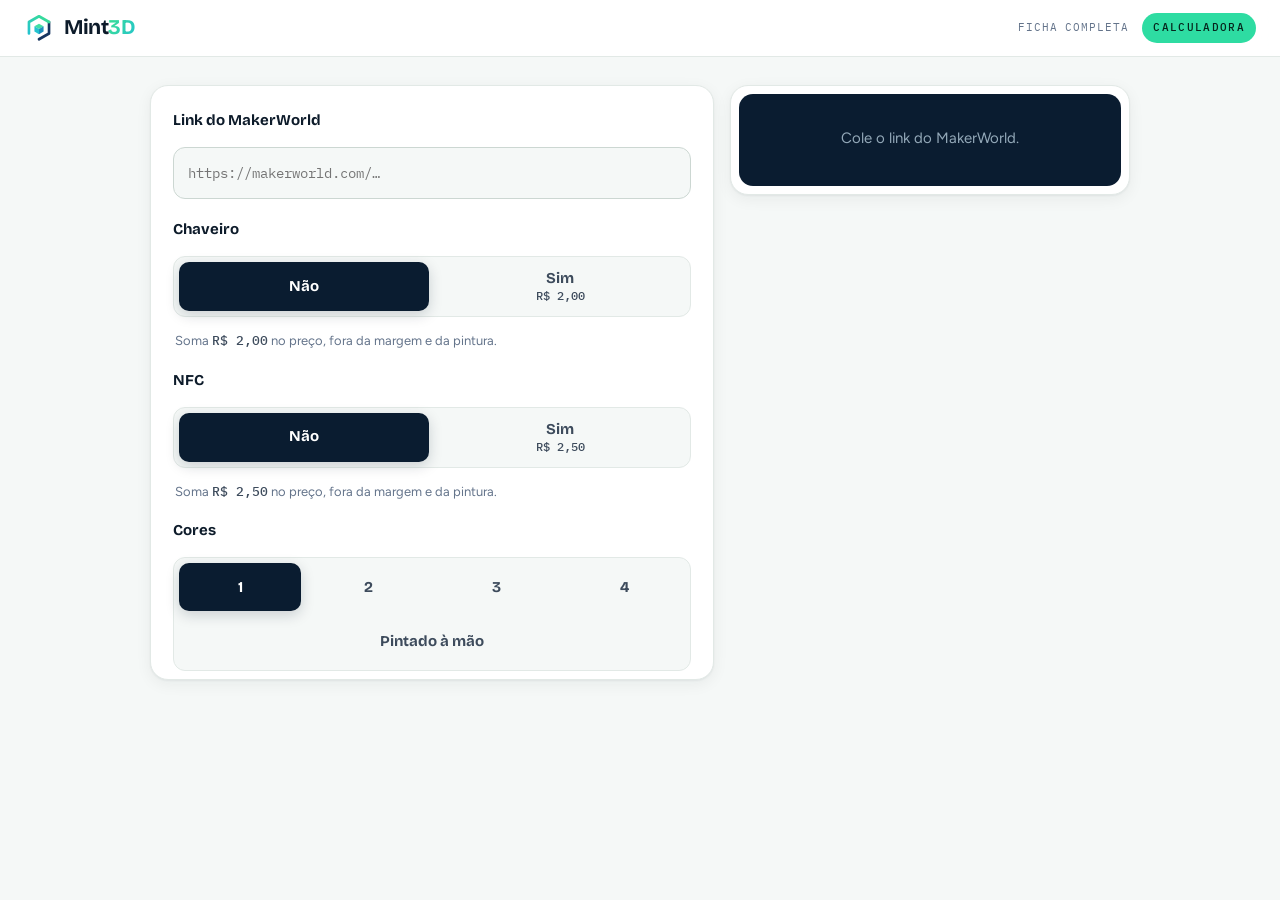
==== commit 15ac70f8: "Depreciação a R$ 1/h, DRE ao lado do preço e modo revendedor com margem de 50%." ====
--- a/calculadora/index.html
+++ b/calculadora/index.html
@@ -38,8 +38,14 @@
     padding: 6px 11px; border-radius: var(--r-full);
   }
   main { padding: 28px 0 64px; }
+  .calc-layout {
+    display: grid;
+    grid-template-columns: minmax(0, 1fr) minmax(280px, 400px);
+    gap: 16px; align-items: start;
+    max-width: 980px; margin-inline: auto;
+  }
   .sheet {
-    max-width: 560px; margin-inline: auto;
+    max-width: none; margin: 0;
     background: var(--card); border: 1px solid var(--line);
     border-radius: 18px; box-shadow: var(--shadow-1); overflow: hidden;
   }
@@ -98,8 +104,44 @@
   }
   .hint b { font-family: var(--font-mono); font-weight: 500; color: var(--ink-2); }
   .out-note {
-    margin: 0 18px 16px; text-align: center;
+    margin: 0 18px 8px; text-align: center;
     font-size: 13px; color: var(--ink-3); line-height: 1.4;
+  }
+  .dre-card {
+    background: var(--card); border: 1px solid var(--line);
+    border-radius: 18px; box-shadow: var(--shadow-1); overflow: hidden;
+  }
+  .dre-card .out { margin: 8px; }
+  .dre {
+    margin: 0 8px 8px; padding: 4px 14px 12px;
+    border-top: 1px solid var(--line);
+  }
+  .dre__kicker {
+    margin: 12px 0 2px;
+    font-family: var(--font-mono); font-size: 11px; letter-spacing: .14em;
+    text-transform: uppercase; color: var(--mint-ink);
+  }
+  .dre__meta {
+    margin: 0 0 8px; font-size: 13px; color: var(--ink-3); line-height: 1.4;
+  }
+  .dre__rows { list-style: none; margin: 0; padding: 0; }
+  .dre__rows li {
+    display: flex; justify-content: space-between; gap: 12px;
+    padding: 8px 0; border-bottom: 1px solid var(--line);
+    font-size: 14px; color: var(--ink-2);
+  }
+  .dre__rows b {
+    font-family: var(--font-mono); font-weight: 500; font-size: 13px; color: var(--ink);
+    white-space: nowrap;
+  }
+  .dre__rows li.is-total { font-weight: 700; color: var(--ink); }
+  .dre__rows li.is-lucro b { color: var(--mint-ink); }
+  .dre__rows li.is-price {
+    border-bottom: 0; padding-top: 12px;
+    font-family: var(--font-display); font-weight: 800; font-size: 16px; color: var(--navy);
+  }
+  @media (max-width: 860px) {
+    .calc-layout { grid-template-columns: minmax(0, 1fr); }
   }
   @media (max-width: 640px) {
     .badge { display: none; }
@@ -133,6 +175,7 @@
 
 <main>
   <div class="container">
+    <div class="calc-layout">
     <form class="sheet" id="form" autocomplete="off">
       <div class="sheet__body">
         <div class="field">
@@ -169,20 +212,26 @@
           </div>
         </div>
       </div>
-      <p class="out is-wait" id="out" aria-live="polite">Cole o link do MakerWorld.</p>
+    </form>
+    <aside class="dre-card" aria-live="polite">
+      <p class="out is-wait" id="out">Cole o link do MakerWorld.</p>
       <p class="out-note" id="outNote" hidden></p>
-    </form>
+      <div class="dre" id="dre" hidden></div>
+    </aside>
+    </div>
   </div>
 </main>
 
 <script src="mw-worker.js"></script>
 <script>
 (function () {
-  const DEPRECIATION_PER_H = 3000 / 5000;
+  const DEPRECIATION_PER_H = 1;
   const ENERGY_PER_H = 1;
   const CALIBRATION_H = 20 / 60;
   const ERROR = 0.15;
+  const RING_COST = 1;
   const RING_PRICE = 2;
+  const NFC_COST = 2;
   const NFC_PRICE = 2.5;
   const FILAMENT_KG_DEFAULT = 100;
   const MARGIN = 0.70;
@@ -223,6 +272,19 @@
     return FILAMENT_KG_DEFAULT;
   }
 
+  function fmtHours(h) {
+    const totalMin = Math.round(h * 60);
+    const hh = Math.floor(totalMin / 60);
+    const mm = totalMin % 60;
+    if (hh && mm) return hh + ' h ' + mm + ' min';
+    if (hh) return hh + ' h';
+    return mm + ' min';
+  }
+
+  function row(label, value, cls) {
+    return '<li' + (cls ? ' class="' + cls + '"' : '') + '><span>' + label + '</span><b>' + value + '</b></li>';
+  }
+
   function priceOf(job) {
     const baseH = job.seconds / 3600;
     const painted = cores === 'pintado';
@@ -230,29 +292,64 @@
     const swaps = (nCores - 1) * SWAPS_PER_H_PER_EXTRA * baseH;
     const machineH = baseH + (swaps * SWAP_S / 3600) + CALIBRATION_H;
     const grams = job.grams + swaps * WASTE_G;
-    const raw = (grams / 1000) * kgPrice() + (DEPRECIATION_PER_H + ENERGY_PER_H) * machineH;
-    let price = raw * (1 + ERROR) * (1 + MARGIN);
-    if (painted) price *= PAINT;
-    if (chaveiro) price += RING_PRICE;
-    if (nfc) price += NFC_PRICE;
-    return price;
+    const kg = kgPrice();
+    const fil = (grams / 1000) * kg;
+    const dep = DEPRECIATION_PER_H * machineH;
+    const energy = ENERGY_PER_H * machineH;
+    const printRaw = fil + dep + energy;
+    const erro = printRaw * ERROR;
+    const printCost = printRaw + erro;
+    let printPrice = printCost * (1 + MARGIN);
+    const paintExtra = painted ? printPrice * (PAINT - 1) : 0;
+    if (painted) printPrice += paintExtra;
+    const ringPrice = chaveiro ? RING_PRICE : 0;
+    const nfcPrice = nfc ? NFC_PRICE : 0;
+    const price = printPrice + ringPrice + nfcPrice;
+    const cost = printCost + (chaveiro ? RING_COST : 0) + (nfc ? NFC_COST : 0);
+    return {
+      kg, grams, machineH, fil, dep, energy, erro, printCost,
+      printPrice, paintExtra, ringPrice, nfcPrice, price, cost, painted, nCores
+    };
   }
 
   function showWait(text) {
     out.className = 'out is-wait';
     out.textContent = text;
     $('outNote').hidden = true;
-  }
-
-  function showPrice(value) {
+    $('dre').hidden = true;
+  }
+
+  function showPrice(d) {
     out.className = 'out is-price';
-    out.textContent = 'PREÇO: ' + money(value);
+    out.textContent = 'PREÇO: ' + money(d.price);
     const bits = [];
     if (chaveiro) bits.push('chaveiro ' + money(RING_PRICE));
     if (nfc) bits.push('NFC ' + money(NFC_PRICE));
     const note = $('outNote');
     note.hidden = bits.length === 0;
     note.textContent = bits.length ? 'Inclui ' + bits.join(' e ') + '.' : '';
+    const margem = d.printCost * MARGIN;
+    const lines = [
+      row('Filamento · ' + d.kg.toLocaleString('pt-BR') + ' R$/kg', money(d.fil)),
+      row('Depreciação · R$ 1/h', money(d.dep)),
+      row('Energia · R$ 1/h', money(d.energy)),
+      row('Folga de erro 15%', money(d.erro)),
+      row('Custo', money(d.printCost), 'is-total'),
+      row('Margem 70%', money(margem), 'is-lucro')
+    ];
+    if (d.paintExtra) lines.push(row('Pintura à mão', money(d.paintExtra)));
+    if (d.ringPrice) lines.push(row('Chaveiro', money(d.ringPrice)));
+    if (d.nfcPrice) lines.push(row('NFC', money(d.nfcPrice)));
+    lines.push(row('Preço', money(d.price), 'is-price'));
+    lines.push(row('Lucro', money(d.price - d.cost), 'is-lucro'));
+    const dre = $('dre');
+    dre.hidden = false;
+    dre.innerHTML = '<p class="dre__kicker">DRE da peça</p>'
+      + '<p class="dre__meta">' + fmtHours(d.machineH) + ' de máquina, com 20 min de calibragem · '
+      + (Math.round(d.grams * 10) / 10).toLocaleString('pt-BR') + ' g'
+      + (d.nCores > 1 ? ' · ' + d.nCores + ' cores' : '')
+      + (d.painted ? ' · pintado à mão' : '')
+      + '</p><ul class="dre__rows">' + lines.join('') + '</ul>';
   }
 
   function render() {
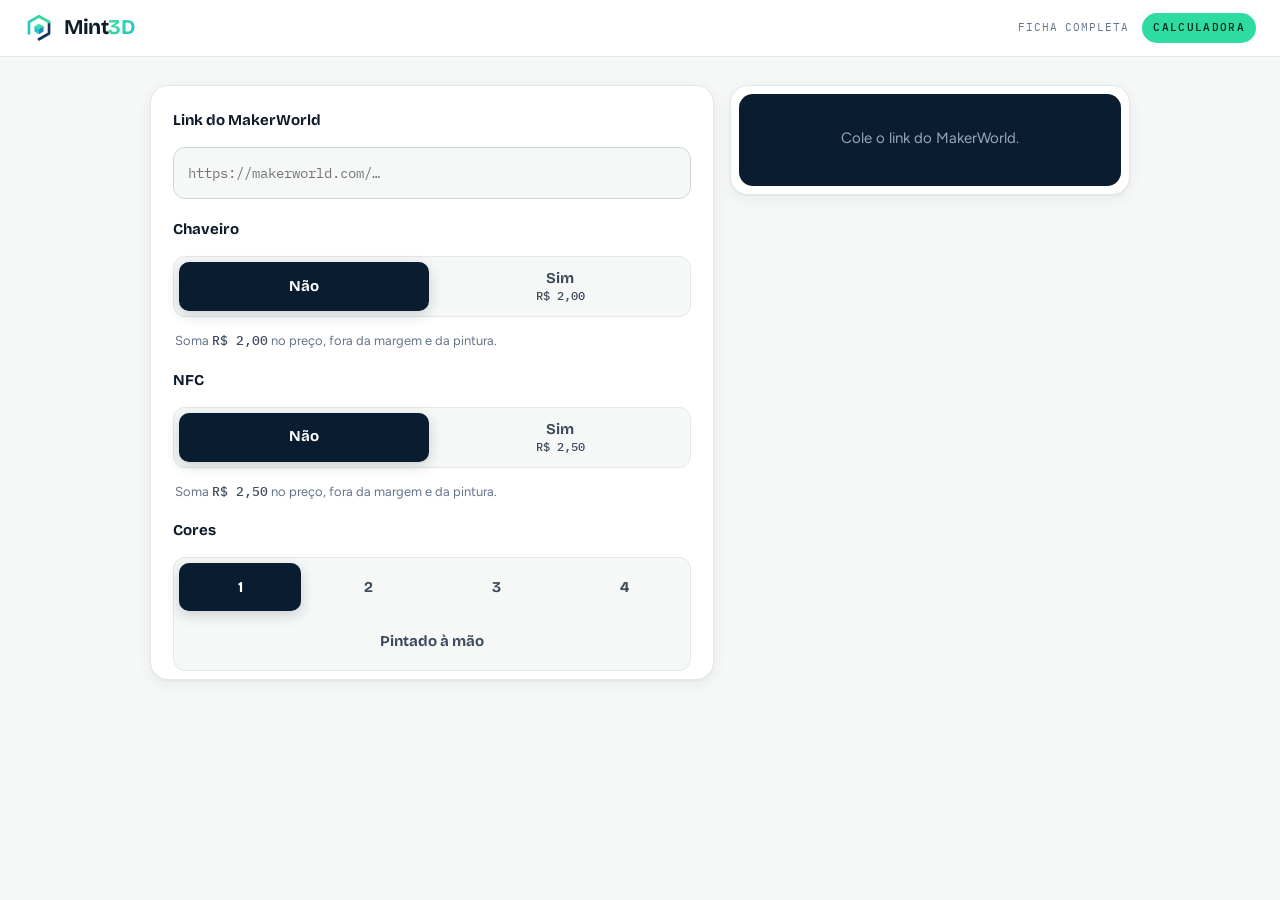
==== commit e749e42c: "Chaveiro e NFC entram depois da margem de 70%, sem essa margem em cima deles." ====
--- a/calculadora/index.html
+++ b/calculadora/index.html
@@ -338,8 +338,8 @@
       row('Margem 70%', money(margem), 'is-lucro')
     ];
     if (d.paintExtra) lines.push(row('Pintura à mão', money(d.paintExtra)));
-    if (d.ringPrice) lines.push(row('Chaveiro', money(d.ringPrice)));
-    if (d.nfcPrice) lines.push(row('NFC', money(d.nfcPrice)));
+    if (d.ringPrice) lines.push(row('Chaveiro · depois da margem', money(d.ringPrice)));
+    if (d.nfcPrice) lines.push(row('NFC · depois da margem', money(d.nfcPrice)));
     lines.push(row('Preço', money(d.price), 'is-price'));
     lines.push(row('Lucro', money(d.price - d.cost), 'is-lucro'));
     const dre = $('dre');
